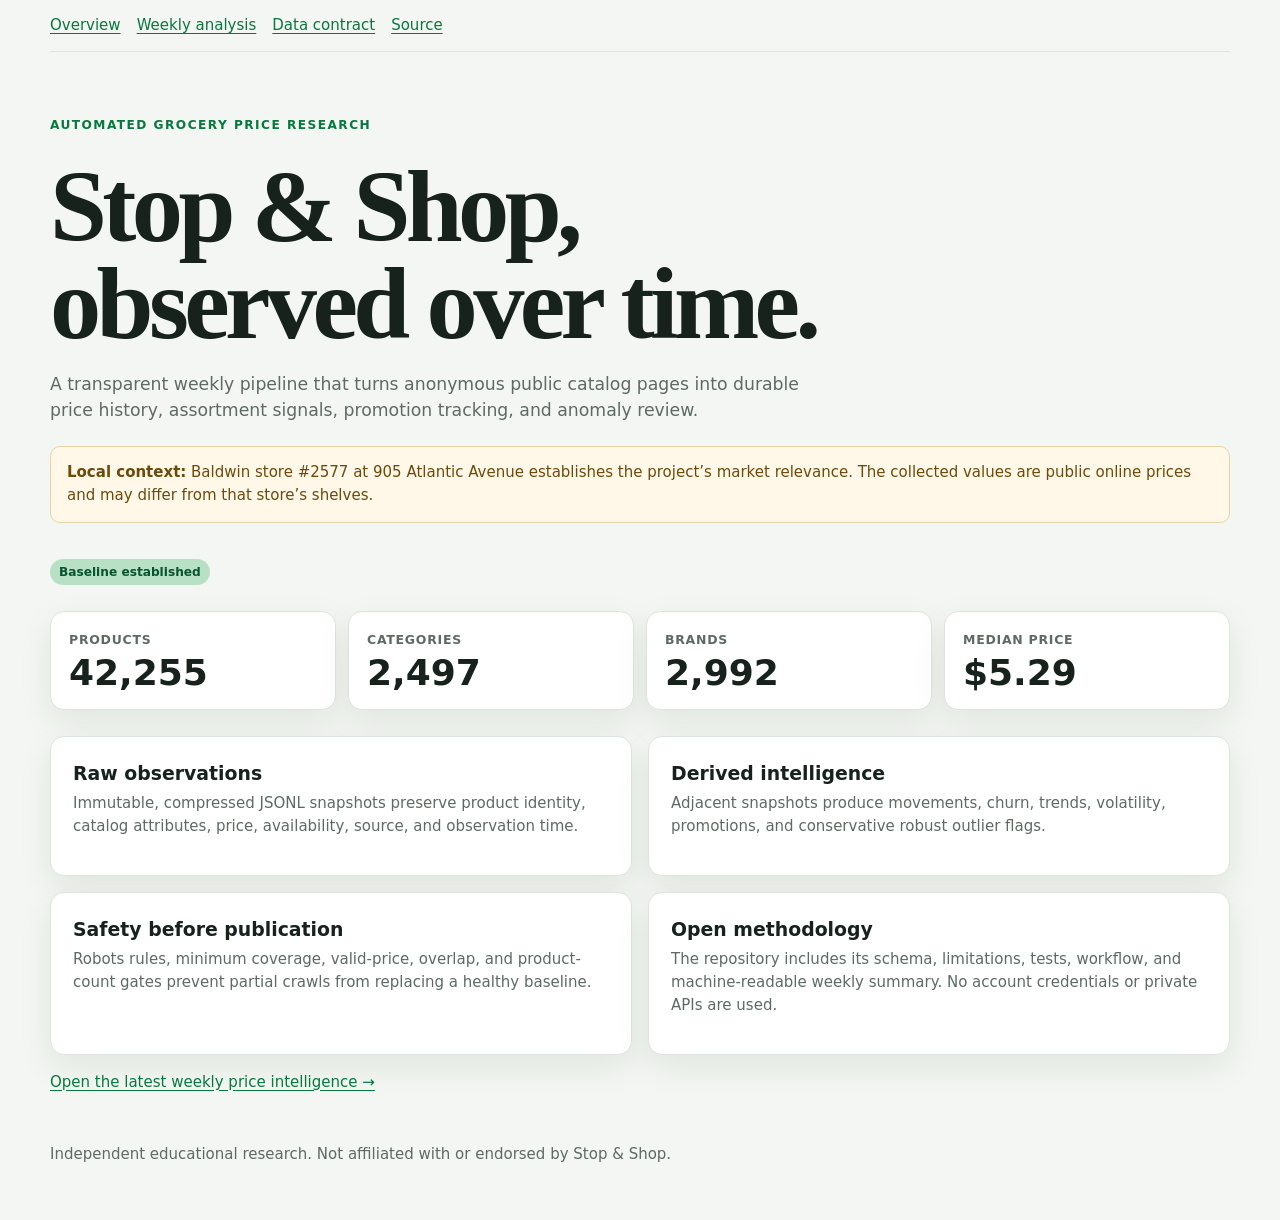
==== docs/index.html @ a2bef7a2 "feat: launch automated Stop and Shop price research" ====
<!doctype html><html lang="en"><head><meta charset="utf-8"><meta name="viewport" content="width=device-width,initial-scale=1"><meta name="description" content="Longitudinal public Stop & Shop catalog price research."><title>Stop & Shop Research</title><style>
:root{--ink:#17221d;--muted:#5d6b63;--paper:#f3f6f2;--card:#fff;--line:#dce5dd;--green:#08783f;--green2:#b8e0c5;--red:#b23535;--amber:#aa6810;--shadow:0 12px 34px rgba(17,49,31,.08)}
*{box-sizing:border-box}html{scroll-behavior:smooth}body{margin:0;background:var(--paper);color:var(--ink);font:15px/1.55 ui-sans-serif,system-ui,-apple-system,BlinkMacSystemFont,"Segoe UI",sans-serif}a{color:var(--green);text-underline-offset:3px}a:focus-visible,button:focus-visible{outline:3px solid #ffb000;outline-offset:3px}.shell{width:min(1180px,calc(100% - 32px));margin:auto}.hero{padding:64px 0 36px}.eyebrow{color:var(--green);font-size:.76rem;font-weight:800;letter-spacing:.12em;text-transform:uppercase}.hero h1{max-width:900px;margin:.22em 0 .18em;font:600 clamp(2.6rem,8vw,6.6rem)/.95 Georgia,serif;letter-spacing:-.045em}.hero p{max-width:760px;margin:0;color:var(--muted);font-size:1.08rem}.notice{margin-top:22px;padding:14px 16px;border:1px solid #e7d5a9;background:#fff8e8;border-radius:10px;color:#6d4a0a}.metrics{display:grid;grid-template-columns:repeat(4,1fr);gap:12px;margin:26px 0}.metric,.panel{background:var(--card);border:1px solid var(--line);border-radius:14px;box-shadow:var(--shadow)}.metric{padding:18px}.metric span{display:block;color:var(--muted);font-size:.78rem;font-weight:700;text-transform:uppercase;letter-spacing:.06em}.metric strong{display:block;margin-top:5px;font-size:clamp(1.45rem,4vw,2.25rem);line-height:1}.grid{display:grid;grid-template-columns:repeat(2,1fr);gap:16px;margin:16px 0}.panel{padding:22px;overflow:hidden}.panel h2{margin:0 0 4px;font-size:1.18rem}.panel>p{margin:0 0 14px;color:var(--muted)}.wide{grid-column:1/-1}.table-wrap{overflow:auto;margin:0 -6px}table{width:100%;border-collapse:collapse;min-width:620px}th,td{padding:10px 8px;text-align:left;border-bottom:1px solid var(--line);vertical-align:top}th{color:var(--muted);font-size:.72rem;text-transform:uppercase;letter-spacing:.07em}td small{display:block;color:var(--muted);max-width:420px;white-space:nowrap;overflow:hidden;text-overflow:ellipsis}.up{color:var(--red);font-weight:750}.down{color:var(--green);font-weight:750}.tag{display:inline-block;padding:4px 9px;border-radius:999px;background:var(--green2);color:#07542f;font-size:.76rem;font-weight:750}.empty{padding:22px;border:1px dashed var(--line);border-radius:10px;color:var(--muted)}.bars{display:grid;gap:9px}.bar-row{display:grid;grid-template-columns:minmax(120px,1fr) 3fr 54px;gap:10px;align-items:center}.bar-label{white-space:nowrap;overflow:hidden;text-overflow:ellipsis}.bar-track{height:10px;background:#edf1ed;border-radius:999px;overflow:hidden}.bar-fill{height:100%;background:var(--green);border-radius:999px}.chart{width:100%;height:auto}.chart .axis{stroke:#cdd8cf;stroke-width:1}.chart .line{fill:none;stroke:var(--green);stroke-width:3}.chart .dot{fill:var(--card);stroke:var(--green);stroke-width:3}.chart text{font-size:11px;fill:var(--muted)}footer{padding:34px 0 54px;color:var(--muted)}.skip{position:absolute;left:-999px;top:0}.skip:focus{left:16px;top:16px;background:#fff;padding:10px;z-index:5}.nav{display:flex;gap:16px;flex-wrap:wrap;padding:14px 0;border-bottom:1px solid var(--line)}
@media(max-width:800px){.metrics{grid-template-columns:repeat(2,1fr)}.grid{grid-template-columns:1fr}.wide{grid-column:auto}.hero{padding-top:42px}}
@media(max-width:480px){.metrics{grid-template-columns:1fr}.shell{width:min(100% - 22px,1180px)}.panel{padding:16px}.hero h1{font-size:2.75rem}}
@media(prefers-reduced-motion:reduce){html{scroll-behavior:auto}}
</style></head>
<body><a class="skip" href="#main">Skip to content</a><nav class="shell nav" aria-label="Primary"><a href="index.html" aria-current="page">Overview</a><a href="weekly-report.html">Weekly analysis</a><a href="data/weekly-summary.json">Data contract</a><a href="https://github.com/frankstop/StopShopResearch">Source</a></nav>
<header class="shell hero"><div class="eyebrow">Automated grocery price research</div><h1>Stop & Shop, observed over time.</h1><p>A transparent weekly pipeline that turns anonymous public catalog pages into durable price history, assortment signals, promotion tracking, and anomaly review.</p><div class="notice"><strong>Local context:</strong> Baldwin store #2577 at 905 Atlantic Avenue establishes the project’s market relevance. The collected values are public online prices and may differ from that store’s shelves.</div></header>
<main id="main" class="shell"><span class="tag">Baseline established</span><section class="metrics"><div class="metric"><span>Products</span><strong>42,255</strong></div><div class="metric"><span>Categories</span><strong>2,497</strong></div><div class="metric"><span>Brands</span><strong>2,992</strong></div><div class="metric"><span>Median price</span><strong>$5.29</strong></div></section>
<div class="grid"><section class="panel"><h2>Raw observations</h2><p>Immutable, compressed JSONL snapshots preserve product identity, catalog attributes, price, availability, source, and observation time.</p></section><section class="panel"><h2>Derived intelligence</h2><p>Adjacent snapshots produce movements, churn, trends, volatility, promotions, and conservative robust outlier flags.</p></section><section class="panel"><h2>Safety before publication</h2><p>Robots rules, minimum coverage, valid-price, overlap, and product-count gates prevent partial crawls from replacing a healthy baseline.</p></section><section class="panel"><h2>Open methodology</h2><p>The repository includes its schema, limitations, tests, workflow, and machine-readable weekly summary. No account credentials or private APIs are used.</p></section></div>
<p><a href="weekly-report.html">Open the latest weekly price intelligence →</a></p></main><footer class="shell">Independent educational research. Not affiliated with or endorsed by Stop & Shop.</footer></body></html>
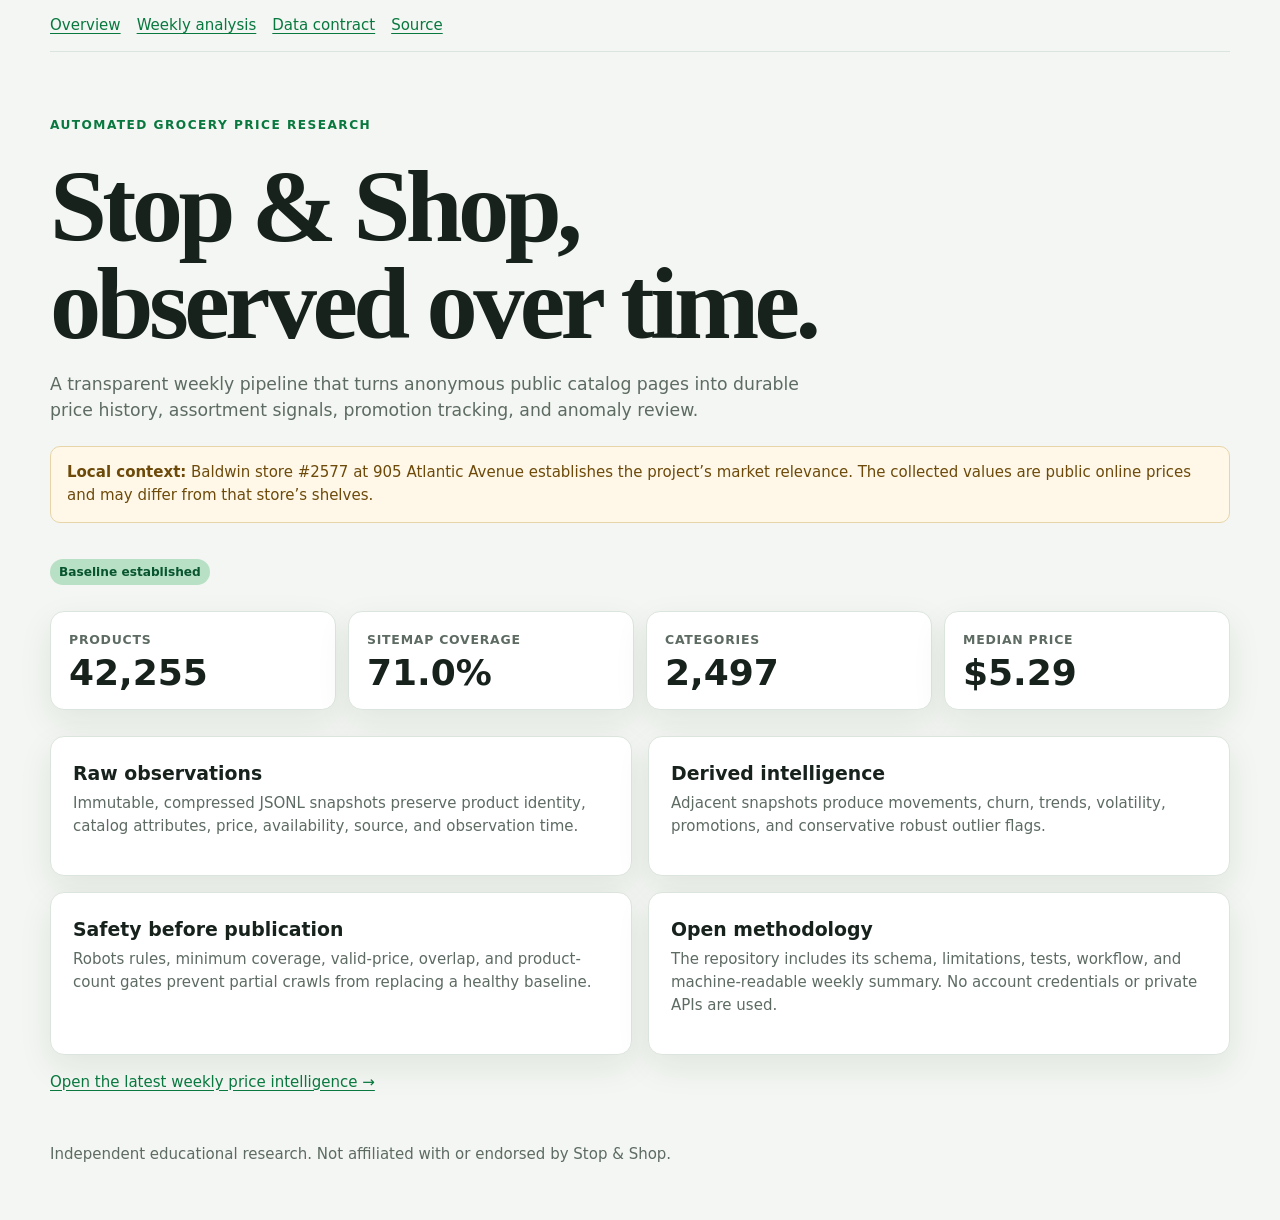
==== commit 5954c779: "feat: publish baseline coverage health" ====
--- a/docs/index.html
+++ b/docs/index.html
@@ -7,6 +7,6 @@
 </style></head>
 <body><a class="skip" href="#main">Skip to content</a><nav class="shell nav" aria-label="Primary"><a href="index.html" aria-current="page">Overview</a><a href="weekly-report.html">Weekly analysis</a><a href="data/weekly-summary.json">Data contract</a><a href="https://github.com/frankstop/StopShopResearch">Source</a></nav>
 <header class="shell hero"><div class="eyebrow">Automated grocery price research</div><h1>Stop & Shop, observed over time.</h1><p>A transparent weekly pipeline that turns anonymous public catalog pages into durable price history, assortment signals, promotion tracking, and anomaly review.</p><div class="notice"><strong>Local context:</strong> Baldwin store #2577 at 905 Atlantic Avenue establishes the project’s market relevance. The collected values are public online prices and may differ from that store’s shelves.</div></header>
-<main id="main" class="shell"><span class="tag">Baseline established</span><section class="metrics"><div class="metric"><span>Products</span><strong>42,255</strong></div><div class="metric"><span>Categories</span><strong>2,497</strong></div><div class="metric"><span>Brands</span><strong>2,992</strong></div><div class="metric"><span>Median price</span><strong>$5.29</strong></div></section>
+<main id="main" class="shell"><span class="tag">Baseline established</span><section class="metrics"><div class="metric"><span>Products</span><strong>42,255</strong></div><div class="metric"><span>Sitemap coverage</span><strong>71.0%</strong></div><div class="metric"><span>Categories</span><strong>2,497</strong></div><div class="metric"><span>Median price</span><strong>$5.29</strong></div></section>
 <div class="grid"><section class="panel"><h2>Raw observations</h2><p>Immutable, compressed JSONL snapshots preserve product identity, catalog attributes, price, availability, source, and observation time.</p></section><section class="panel"><h2>Derived intelligence</h2><p>Adjacent snapshots produce movements, churn, trends, volatility, promotions, and conservative robust outlier flags.</p></section><section class="panel"><h2>Safety before publication</h2><p>Robots rules, minimum coverage, valid-price, overlap, and product-count gates prevent partial crawls from replacing a healthy baseline.</p></section><section class="panel"><h2>Open methodology</h2><p>The repository includes its schema, limitations, tests, workflow, and machine-readable weekly summary. No account credentials or private APIs are used.</p></section></div>
 <p><a href="weekly-report.html">Open the latest weekly price intelligence →</a></p></main><footer class="shell">Independent educational research. Not affiliated with or endorsed by Stop & Shop.</footer></body></html>
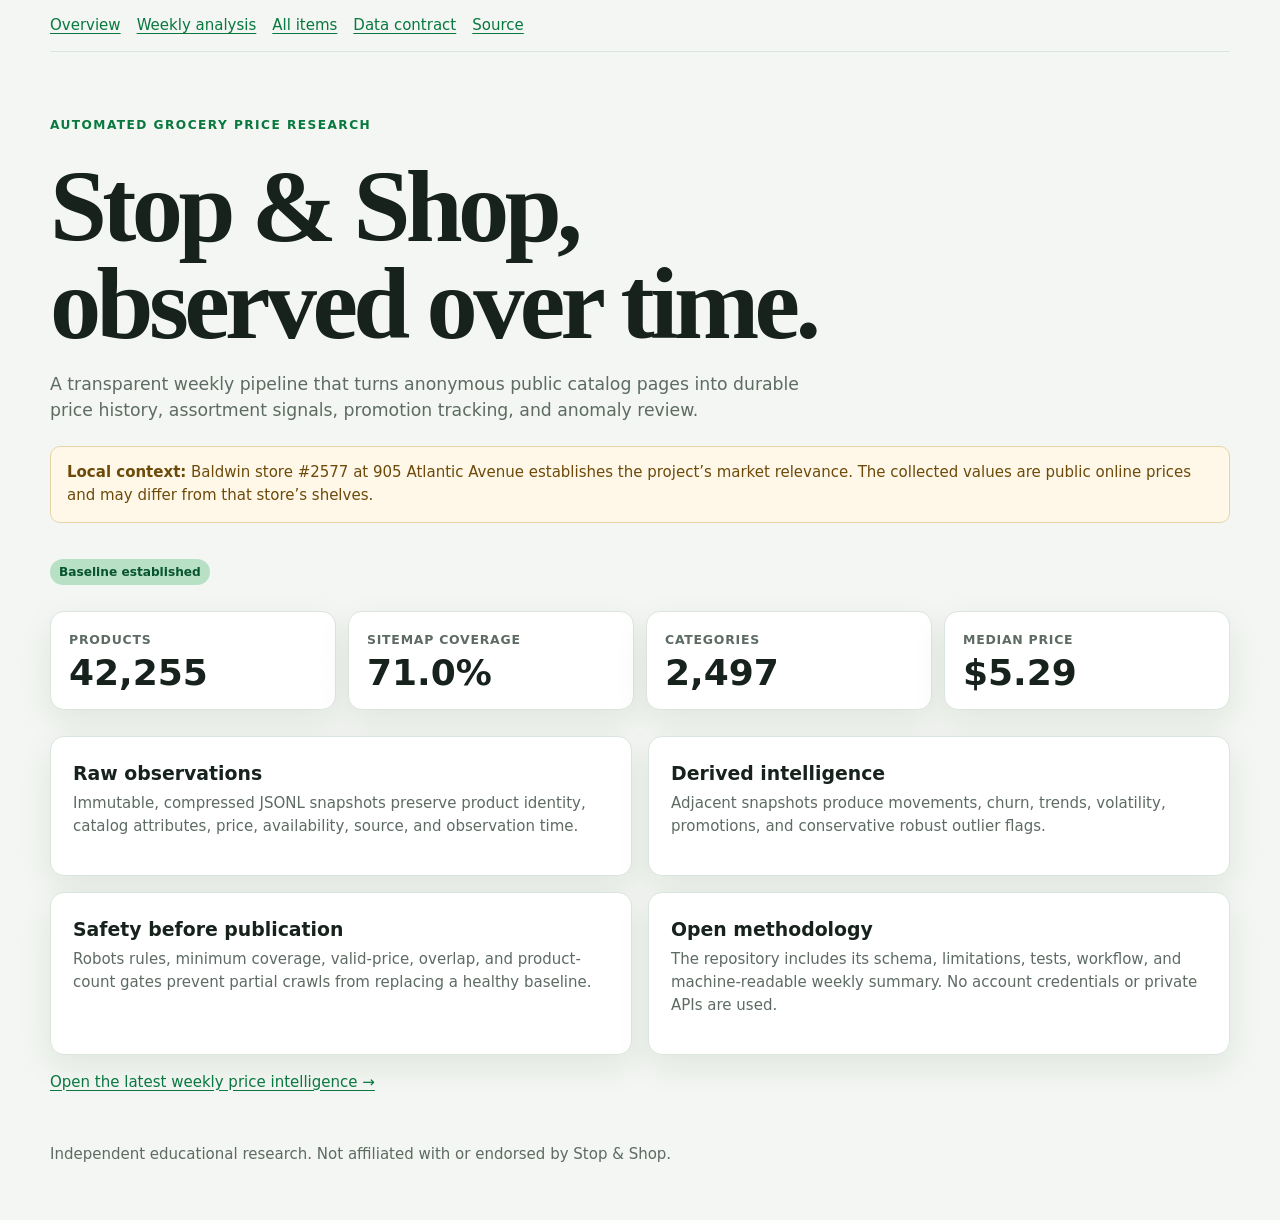
==== commit 0b7fc09f: "feat: publish all-item catalog history" ====
--- a/docs/index.html
+++ b/docs/index.html
@@ -1,11 +1,21 @@
-<!doctype html><html lang="en"><head><meta charset="utf-8"><meta name="viewport" content="width=device-width,initial-scale=1"><meta name="description" content="Longitudinal public Stop & Shop catalog price research."><title>Stop & Shop Research</title><style>
+<!doctype html><html lang="en"><head>
+<!-- Google tag (gtag.js) -->
+<script async src="https://www.googletagmanager.com/gtag/js?id=G-RSVR6Y389R"></script>
+<script>
+  window.dataLayer = window.dataLayer || [];
+  function gtag(){dataLayer.push(arguments);}
+  window.gtag = gtag;
+  gtag('js', new Date());
+  gtag('config', 'G-RSVR6Y389R');
+</script>
+<meta charset="utf-8"><meta name="viewport" content="width=device-width,initial-scale=1"><meta name="description" content="Longitudinal public Stop & Shop catalog price research."><title>Stop & Shop Research</title><style>
 :root{--ink:#17221d;--muted:#5d6b63;--paper:#f3f6f2;--card:#fff;--line:#dce5dd;--green:#08783f;--green2:#b8e0c5;--red:#b23535;--amber:#aa6810;--shadow:0 12px 34px rgba(17,49,31,.08)}
 *{box-sizing:border-box}html{scroll-behavior:smooth}body{margin:0;background:var(--paper);color:var(--ink);font:15px/1.55 ui-sans-serif,system-ui,-apple-system,BlinkMacSystemFont,"Segoe UI",sans-serif}a{color:var(--green);text-underline-offset:3px}a:focus-visible,button:focus-visible{outline:3px solid #ffb000;outline-offset:3px}.shell{width:min(1180px,calc(100% - 32px));margin:auto}.hero{padding:64px 0 36px}.eyebrow{color:var(--green);font-size:.76rem;font-weight:800;letter-spacing:.12em;text-transform:uppercase}.hero h1{max-width:900px;margin:.22em 0 .18em;font:600 clamp(2.6rem,8vw,6.6rem)/.95 Georgia,serif;letter-spacing:-.045em}.hero p{max-width:760px;margin:0;color:var(--muted);font-size:1.08rem}.notice{margin-top:22px;padding:14px 16px;border:1px solid #e7d5a9;background:#fff8e8;border-radius:10px;color:#6d4a0a}.metrics{display:grid;grid-template-columns:repeat(4,1fr);gap:12px;margin:26px 0}.metric,.panel{background:var(--card);border:1px solid var(--line);border-radius:14px;box-shadow:var(--shadow)}.metric{padding:18px}.metric span{display:block;color:var(--muted);font-size:.78rem;font-weight:700;text-transform:uppercase;letter-spacing:.06em}.metric strong{display:block;margin-top:5px;font-size:clamp(1.45rem,4vw,2.25rem);line-height:1}.grid{display:grid;grid-template-columns:repeat(2,1fr);gap:16px;margin:16px 0}.panel{padding:22px;overflow:hidden}.panel h2{margin:0 0 4px;font-size:1.18rem}.panel>p{margin:0 0 14px;color:var(--muted)}.wide{grid-column:1/-1}.table-wrap{overflow:auto;margin:0 -6px}table{width:100%;border-collapse:collapse;min-width:620px}th,td{padding:10px 8px;text-align:left;border-bottom:1px solid var(--line);vertical-align:top}th{color:var(--muted);font-size:.72rem;text-transform:uppercase;letter-spacing:.07em}td small{display:block;color:var(--muted);max-width:420px;white-space:nowrap;overflow:hidden;text-overflow:ellipsis}.up{color:var(--red);font-weight:750}.down{color:var(--green);font-weight:750}.tag{display:inline-block;padding:4px 9px;border-radius:999px;background:var(--green2);color:#07542f;font-size:.76rem;font-weight:750}.empty{padding:22px;border:1px dashed var(--line);border-radius:10px;color:var(--muted)}.bars{display:grid;gap:9px}.bar-row{display:grid;grid-template-columns:minmax(120px,1fr) 3fr 54px;gap:10px;align-items:center}.bar-label{white-space:nowrap;overflow:hidden;text-overflow:ellipsis}.bar-track{height:10px;background:#edf1ed;border-radius:999px;overflow:hidden}.bar-fill{height:100%;background:var(--green);border-radius:999px}.chart{width:100%;height:auto}.chart .axis{stroke:#cdd8cf;stroke-width:1}.chart .line{fill:none;stroke:var(--green);stroke-width:3}.chart .dot{fill:var(--card);stroke:var(--green);stroke-width:3}.chart text{font-size:11px;fill:var(--muted)}footer{padding:34px 0 54px;color:var(--muted)}.skip{position:absolute;left:-999px;top:0}.skip:focus{left:16px;top:16px;background:#fff;padding:10px;z-index:5}.nav{display:flex;gap:16px;flex-wrap:wrap;padding:14px 0;border-bottom:1px solid var(--line)}
 @media(max-width:800px){.metrics{grid-template-columns:repeat(2,1fr)}.grid{grid-template-columns:1fr}.wide{grid-column:auto}.hero{padding-top:42px}}
 @media(max-width:480px){.metrics{grid-template-columns:1fr}.shell{width:min(100% - 22px,1180px)}.panel{padding:16px}.hero h1{font-size:2.75rem}}
 @media(prefers-reduced-motion:reduce){html{scroll-behavior:auto}}
 </style></head>
-<body><a class="skip" href="#main">Skip to content</a><nav class="shell nav" aria-label="Primary"><a href="index.html" aria-current="page">Overview</a><a href="weekly-report.html">Weekly analysis</a><a href="data/weekly-summary.json">Data contract</a><a href="https://github.com/frankstop/StopShopResearch">Source</a></nav>
+<body><a class="skip" href="#main">Skip to content</a><nav class="shell nav" aria-label="Primary"><a href="index.html" aria-current="page">Overview</a><a href="weekly-report.html">Weekly analysis</a><a href="https://frankiejvaldez.com/projects/stopshopresearch/catalog-history/" target="_top">All items</a><a href="data/weekly-summary.json">Data contract</a><a href="https://github.com/frankstop/StopShopResearch">Source</a></nav>
 <header class="shell hero"><div class="eyebrow">Automated grocery price research</div><h1>Stop & Shop, observed over time.</h1><p>A transparent weekly pipeline that turns anonymous public catalog pages into durable price history, assortment signals, promotion tracking, and anomaly review.</p><div class="notice"><strong>Local context:</strong> Baldwin store #2577 at 905 Atlantic Avenue establishes the project’s market relevance. The collected values are public online prices and may differ from that store’s shelves.</div></header>
 <main id="main" class="shell"><span class="tag">Baseline established</span><section class="metrics"><div class="metric"><span>Products</span><strong>42,255</strong></div><div class="metric"><span>Sitemap coverage</span><strong>71.0%</strong></div><div class="metric"><span>Categories</span><strong>2,497</strong></div><div class="metric"><span>Median price</span><strong>$5.29</strong></div></section>
 <div class="grid"><section class="panel"><h2>Raw observations</h2><p>Immutable, compressed JSONL snapshots preserve product identity, catalog attributes, price, availability, source, and observation time.</p></section><section class="panel"><h2>Derived intelligence</h2><p>Adjacent snapshots produce movements, churn, trends, volatility, promotions, and conservative robust outlier flags.</p></section><section class="panel"><h2>Safety before publication</h2><p>Robots rules, minimum coverage, valid-price, overlap, and product-count gates prevent partial crawls from replacing a healthy baseline.</p></section><section class="panel"><h2>Open methodology</h2><p>The repository includes its schema, limitations, tests, workflow, and machine-readable weekly summary. No account credentials or private APIs are used.</p></section></div>
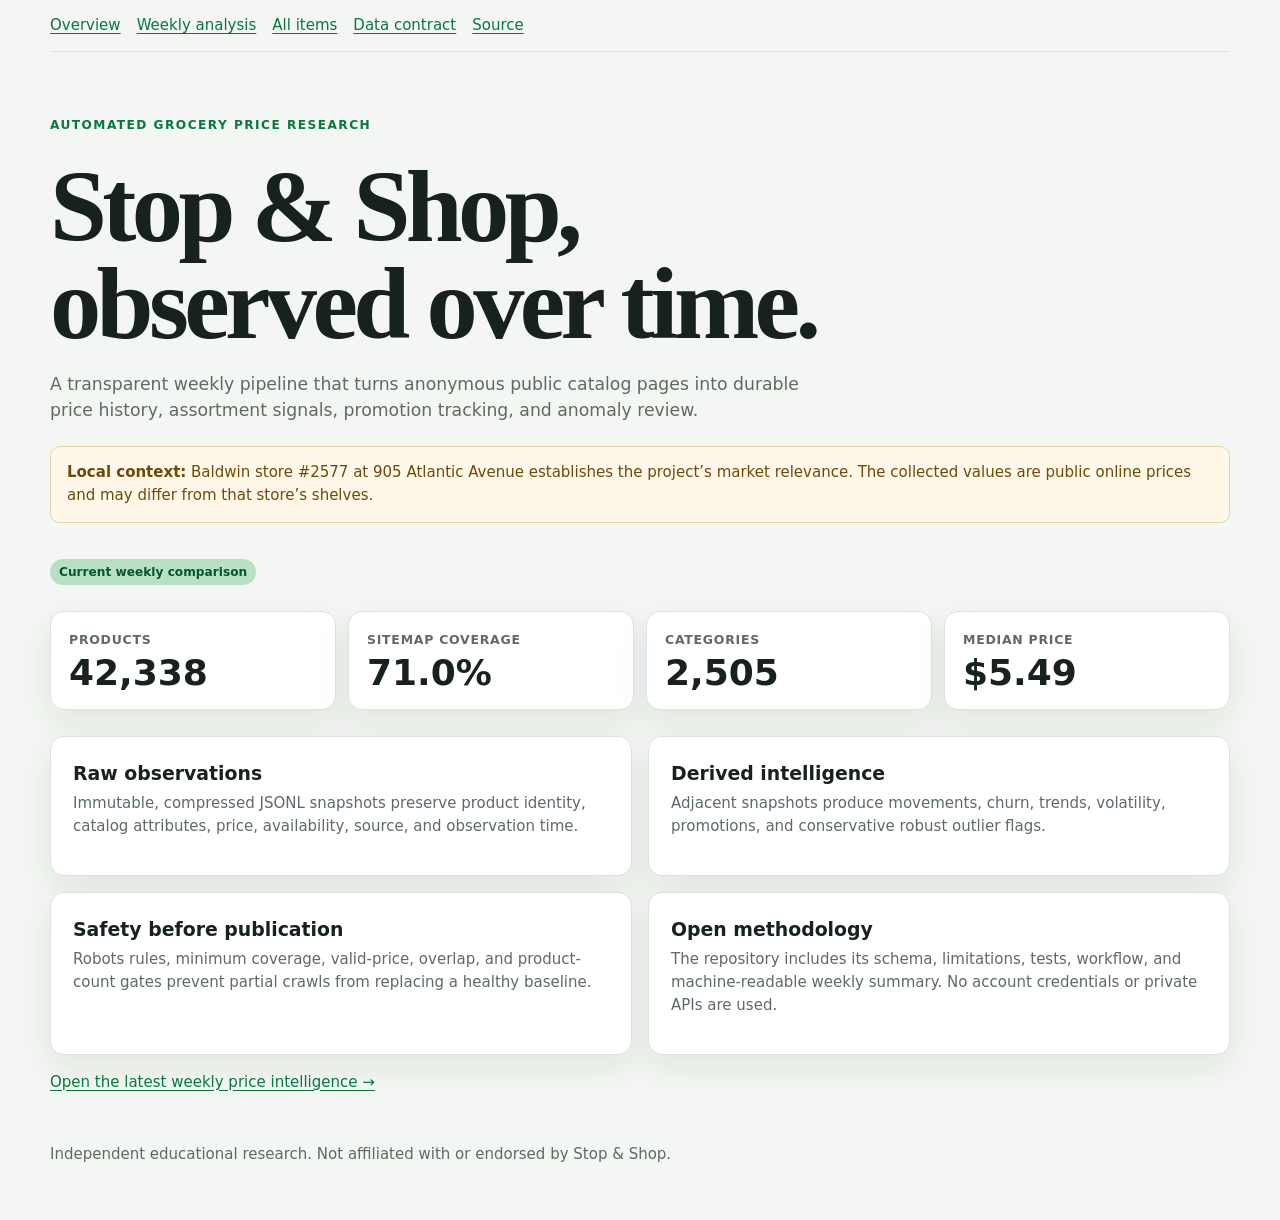
==== commit ed9721c7: "data: weekly Stop & Shop catalog 2026-07-12" ====
--- a/docs/index.html
+++ b/docs/index.html
@@ -17,6 +17,6 @@
 </style></head>
 <body><a class="skip" href="#main">Skip to content</a><nav class="shell nav" aria-label="Primary"><a href="index.html" aria-current="page">Overview</a><a href="weekly-report.html">Weekly analysis</a><a href="https://frankiejvaldez.com/projects/stopshopresearch/catalog-history/" target="_top">All items</a><a href="data/weekly-summary.json">Data contract</a><a href="https://github.com/frankstop/StopShopResearch">Source</a></nav>
 <header class="shell hero"><div class="eyebrow">Automated grocery price research</div><h1>Stop & Shop, observed over time.</h1><p>A transparent weekly pipeline that turns anonymous public catalog pages into durable price history, assortment signals, promotion tracking, and anomaly review.</p><div class="notice"><strong>Local context:</strong> Baldwin store #2577 at 905 Atlantic Avenue establishes the project’s market relevance. The collected values are public online prices and may differ from that store’s shelves.</div></header>
-<main id="main" class="shell"><span class="tag">Baseline established</span><section class="metrics"><div class="metric"><span>Products</span><strong>42,255</strong></div><div class="metric"><span>Sitemap coverage</span><strong>71.0%</strong></div><div class="metric"><span>Categories</span><strong>2,497</strong></div><div class="metric"><span>Median price</span><strong>$5.29</strong></div></section>
+<main id="main" class="shell"><span class="tag">Current weekly comparison</span><section class="metrics"><div class="metric"><span>Products</span><strong>42,338</strong></div><div class="metric"><span>Sitemap coverage</span><strong>71.0%</strong></div><div class="metric"><span>Categories</span><strong>2,505</strong></div><div class="metric"><span>Median price</span><strong>$5.49</strong></div></section>
 <div class="grid"><section class="panel"><h2>Raw observations</h2><p>Immutable, compressed JSONL snapshots preserve product identity, catalog attributes, price, availability, source, and observation time.</p></section><section class="panel"><h2>Derived intelligence</h2><p>Adjacent snapshots produce movements, churn, trends, volatility, promotions, and conservative robust outlier flags.</p></section><section class="panel"><h2>Safety before publication</h2><p>Robots rules, minimum coverage, valid-price, overlap, and product-count gates prevent partial crawls from replacing a healthy baseline.</p></section><section class="panel"><h2>Open methodology</h2><p>The repository includes its schema, limitations, tests, workflow, and machine-readable weekly summary. No account credentials or private APIs are used.</p></section></div>
 <p><a href="weekly-report.html">Open the latest weekly price intelligence →</a></p></main><footer class="shell">Independent educational research. Not affiliated with or endorsed by Stop & Shop.</footer></body></html>
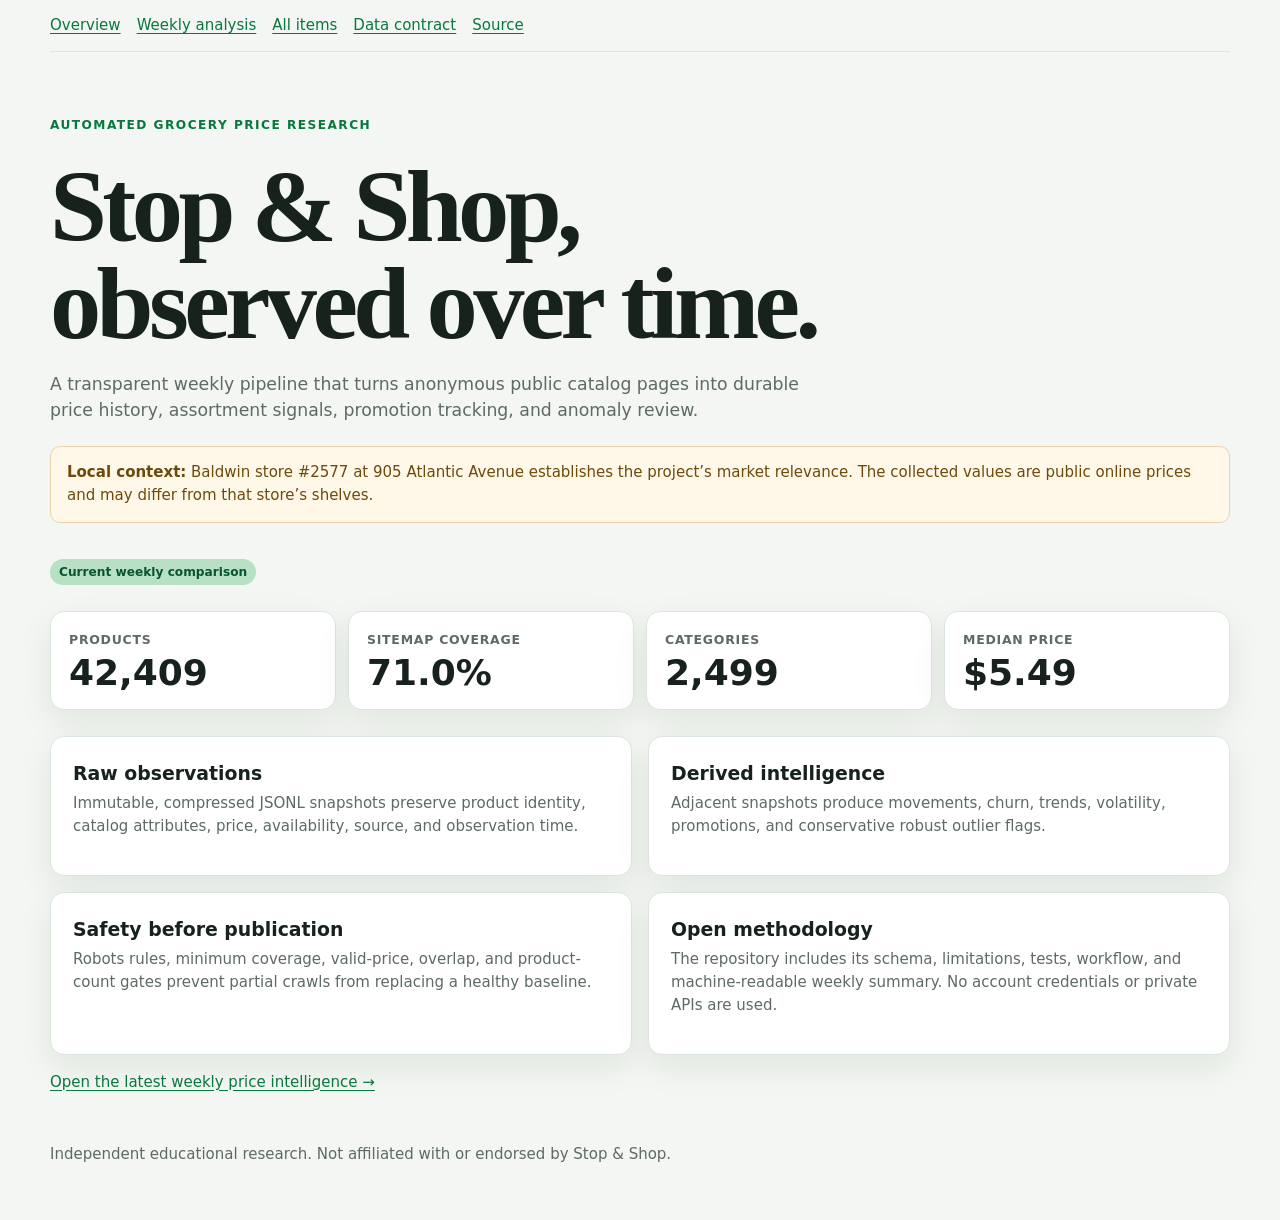
==== commit a1a664d1: "data: weekly Stop & Shop catalog 2026-07-19" ====
--- a/docs/index.html
+++ b/docs/index.html
@@ -15,8 +15,8 @@
 @media(max-width:480px){.metrics{grid-template-columns:1fr}.shell{width:min(100% - 22px,1180px)}.panel{padding:16px}.hero h1{font-size:2.75rem}}
 @media(prefers-reduced-motion:reduce){html{scroll-behavior:auto}}
 </style></head>
-<body><a class="skip" href="#main">Skip to content</a><nav class="shell nav" aria-label="Primary"><a href="index.html" aria-current="page">Overview</a><a href="weekly-report.html">Weekly analysis</a><a href="https://frankiejvaldez.com/projects/stopshopresearch/catalog-history/" target="_top">All items</a><a href="data/weekly-summary.json">Data contract</a><a href="https://github.com/frankstop/StopShopResearch">Source</a></nav>
+<body><a class="skip" href="#main">Skip to content</a><nav class="shell nav" aria-label="Primary"><a href="index.html" aria-current="page">Overview</a><a href="weekly-report.html">Weekly analysis</a><a href="https://frankiejvaldez.com/projects/stopshopresearch/catalog-history/" target="_top">All items</a><a href="data/weekly-summary.json" target="_blank" rel="noopener">Data contract</a><a href="https://github.com/frankstop/StopShopResearch" target="_blank" rel="noopener noreferrer">Source</a></nav>
 <header class="shell hero"><div class="eyebrow">Automated grocery price research</div><h1>Stop & Shop, observed over time.</h1><p>A transparent weekly pipeline that turns anonymous public catalog pages into durable price history, assortment signals, promotion tracking, and anomaly review.</p><div class="notice"><strong>Local context:</strong> Baldwin store #2577 at 905 Atlantic Avenue establishes the project’s market relevance. The collected values are public online prices and may differ from that store’s shelves.</div></header>
-<main id="main" class="shell"><span class="tag">Current weekly comparison</span><section class="metrics"><div class="metric"><span>Products</span><strong>42,338</strong></div><div class="metric"><span>Sitemap coverage</span><strong>71.0%</strong></div><div class="metric"><span>Categories</span><strong>2,505</strong></div><div class="metric"><span>Median price</span><strong>$5.49</strong></div></section>
+<main id="main" class="shell"><span class="tag">Current weekly comparison</span><section class="metrics"><div class="metric"><span>Products</span><strong>42,409</strong></div><div class="metric"><span>Sitemap coverage</span><strong>71.0%</strong></div><div class="metric"><span>Categories</span><strong>2,499</strong></div><div class="metric"><span>Median price</span><strong>$5.49</strong></div></section>
 <div class="grid"><section class="panel"><h2>Raw observations</h2><p>Immutable, compressed JSONL snapshots preserve product identity, catalog attributes, price, availability, source, and observation time.</p></section><section class="panel"><h2>Derived intelligence</h2><p>Adjacent snapshots produce movements, churn, trends, volatility, promotions, and conservative robust outlier flags.</p></section><section class="panel"><h2>Safety before publication</h2><p>Robots rules, minimum coverage, valid-price, overlap, and product-count gates prevent partial crawls from replacing a healthy baseline.</p></section><section class="panel"><h2>Open methodology</h2><p>The repository includes its schema, limitations, tests, workflow, and machine-readable weekly summary. No account credentials or private APIs are used.</p></section></div>
 <p><a href="weekly-report.html">Open the latest weekly price intelligence →</a></p></main><footer class="shell">Independent educational research. Not affiliated with or endorsed by Stop & Shop.</footer></body></html>
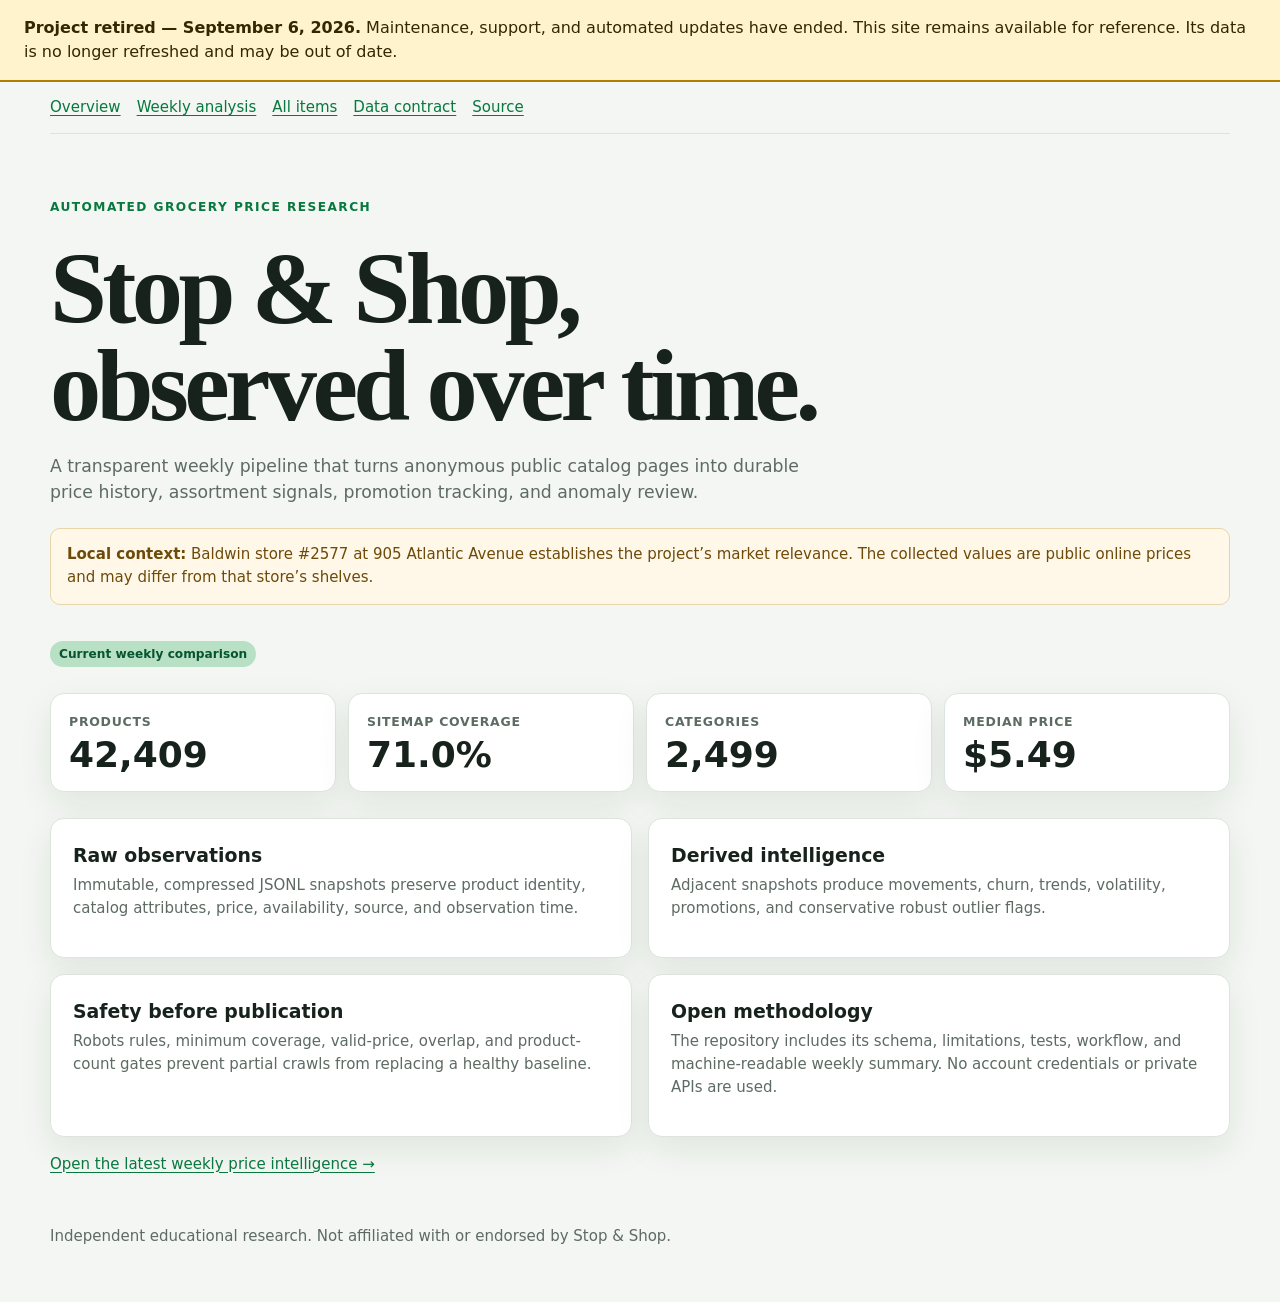
==== commit fe4e9f75: "docs: retire project and display end-of-life notices" ====
--- a/docs/index.html
+++ b/docs/index.html
@@ -15,7 +15,12 @@
 @media(max-width:480px){.metrics{grid-template-columns:1fr}.shell{width:min(100% - 22px,1180px)}.panel{padding:16px}.hero h1{font-size:2.75rem}}
 @media(prefers-reduced-motion:reduce){html{scroll-behavior:auto}}
 </style></head>
-<body><a class="skip" href="#main">Skip to content</a><nav class="shell nav" aria-label="Primary"><a href="index.html" aria-current="page">Overview</a><a href="weekly-report.html">Weekly analysis</a><a href="https://frankiejvaldez.com/projects/stopshopresearch/catalog-history/" target="_top">All items</a><a href="data/weekly-summary.json" target="_blank" rel="noopener">Data contract</a><a href="https://github.com/frankstop/StopShopResearch" target="_blank" rel="noopener noreferrer">Source</a></nav>
+<body>
+<!-- project-retirement-notice -->
+<aside aria-label="Project retirement notice" style="position:relative;z-index:2147483647;display:block;box-sizing:border-box;width:100%;margin:0;padding:16px 24px;background:#fff3cd;color:#332701;border-bottom:2px solid #ad8000;font:16px/1.5 system-ui,sans-serif;text-align:left">
+<strong>Project retired — September 6, 2026.</strong> Maintenance, support, and automated updates have ended. This site remains available for reference. Its data is no longer refreshed and may be out of date.
+</aside>
+<a class="skip" href="#main">Skip to content</a><nav class="shell nav" aria-label="Primary"><a href="index.html" aria-current="page">Overview</a><a href="weekly-report.html">Weekly analysis</a><a href="https://frankiejvaldez.com/projects/stopshopresearch/catalog-history/" target="_top">All items</a><a href="data/weekly-summary.json" target="_blank" rel="noopener">Data contract</a><a href="https://github.com/frankstop/StopShopResearch" target="_blank" rel="noopener noreferrer">Source</a></nav>
 <header class="shell hero"><div class="eyebrow">Automated grocery price research</div><h1>Stop & Shop, observed over time.</h1><p>A transparent weekly pipeline that turns anonymous public catalog pages into durable price history, assortment signals, promotion tracking, and anomaly review.</p><div class="notice"><strong>Local context:</strong> Baldwin store #2577 at 905 Atlantic Avenue establishes the project’s market relevance. The collected values are public online prices and may differ from that store’s shelves.</div></header>
 <main id="main" class="shell"><span class="tag">Current weekly comparison</span><section class="metrics"><div class="metric"><span>Products</span><strong>42,409</strong></div><div class="metric"><span>Sitemap coverage</span><strong>71.0%</strong></div><div class="metric"><span>Categories</span><strong>2,499</strong></div><div class="metric"><span>Median price</span><strong>$5.49</strong></div></section>
 <div class="grid"><section class="panel"><h2>Raw observations</h2><p>Immutable, compressed JSONL snapshots preserve product identity, catalog attributes, price, availability, source, and observation time.</p></section><section class="panel"><h2>Derived intelligence</h2><p>Adjacent snapshots produce movements, churn, trends, volatility, promotions, and conservative robust outlier flags.</p></section><section class="panel"><h2>Safety before publication</h2><p>Robots rules, minimum coverage, valid-price, overlap, and product-count gates prevent partial crawls from replacing a healthy baseline.</p></section><section class="panel"><h2>Open methodology</h2><p>The repository includes its schema, limitations, tests, workflow, and machine-readable weekly summary. No account credentials or private APIs are used.</p></section></div>
